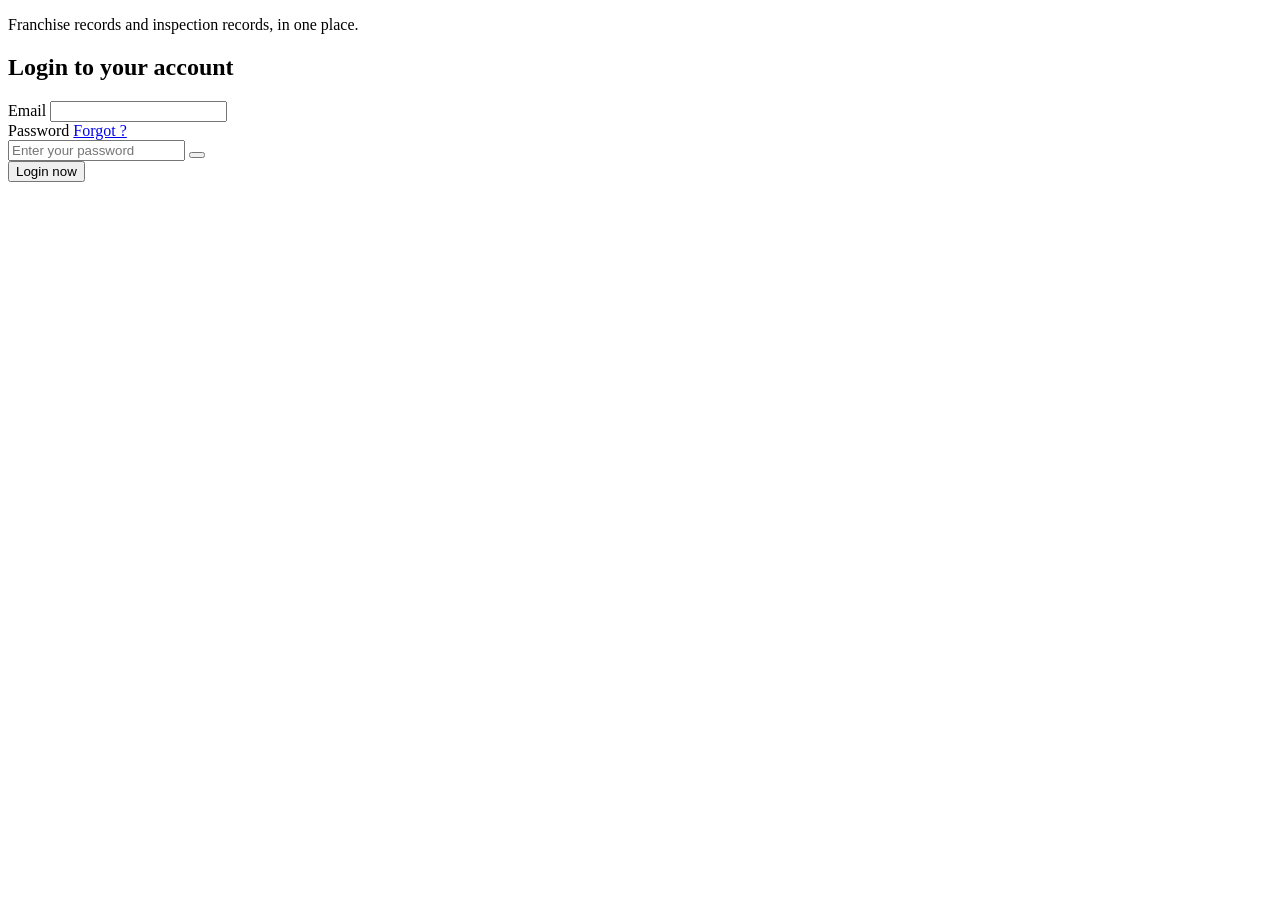
==== index.html @ c7e612f4 "push" ====
<!DOCTYPE html>
<html lang="en" data-page="login">
<head>
  <meta charset="UTF-8">
  <meta name="viewport" content="width=device-width, initial-scale=1">
  <title>Log in · Inspection Record System</title>
  <link rel="preconnect" href="https://fonts.googleapis.com">
  <link rel="preconnect" href="https://fonts.gstatic.com" crossorigin>
  <link rel="stylesheet" href="https://fonts.googleapis.com/css2?family=Inter:wght@400;500;600;700&family=Poppins:ital,wght@0,300;0,400;0,500;0,600;0,700;1,300&display=swap">
</head>
<body class="login-page">
  <main class="login">
    <section class="login__hero" aria-hidden="true">
      <p class="login__tagline">Franchise records and inspection records, in one place.</p>
    </section>

    <section class="login__panel" aria-labelledby="login-title">
      <form class="login-form" id="login-form" novalidate>
        <h1 class="login-form__title" id="login-title">Login to your account</h1>

        <div class="login-form__field">
          <label class="login-form__label" for="email">Email</label>
          <input class="login-form__input" id="email" name="email" type="email" autocomplete="username" required>
          <p class="login-form__error" data-error-for="email" hidden></p>
        </div>

        <div class="login-form__field">
          <div class="login-form__label-row">
            <label class="login-form__label" for="password">Password</label>
            <a class="login-form__link" href="#">Forgot ?</a>
          </div>
          <div class="login-form__password">
            <input class="login-form__input" id="password" name="password" type="password"
              autocomplete="current-password" placeholder="Enter your password" required>
            <button type="button" class="login-form__reveal" data-action="toggle-password"
              aria-controls="password" aria-pressed="false" aria-label="Show password">
              <i class="icon icon--md" data-icon="eye" aria-hidden="true"></i>
            </button>
          </div>
          <p class="login-form__error" data-error-for="password" hidden></p>
        </div>

        <button type="submit" class="login-form__submit">Login now</button>
      </form>
    </section>
  </main>
</body>
</html>
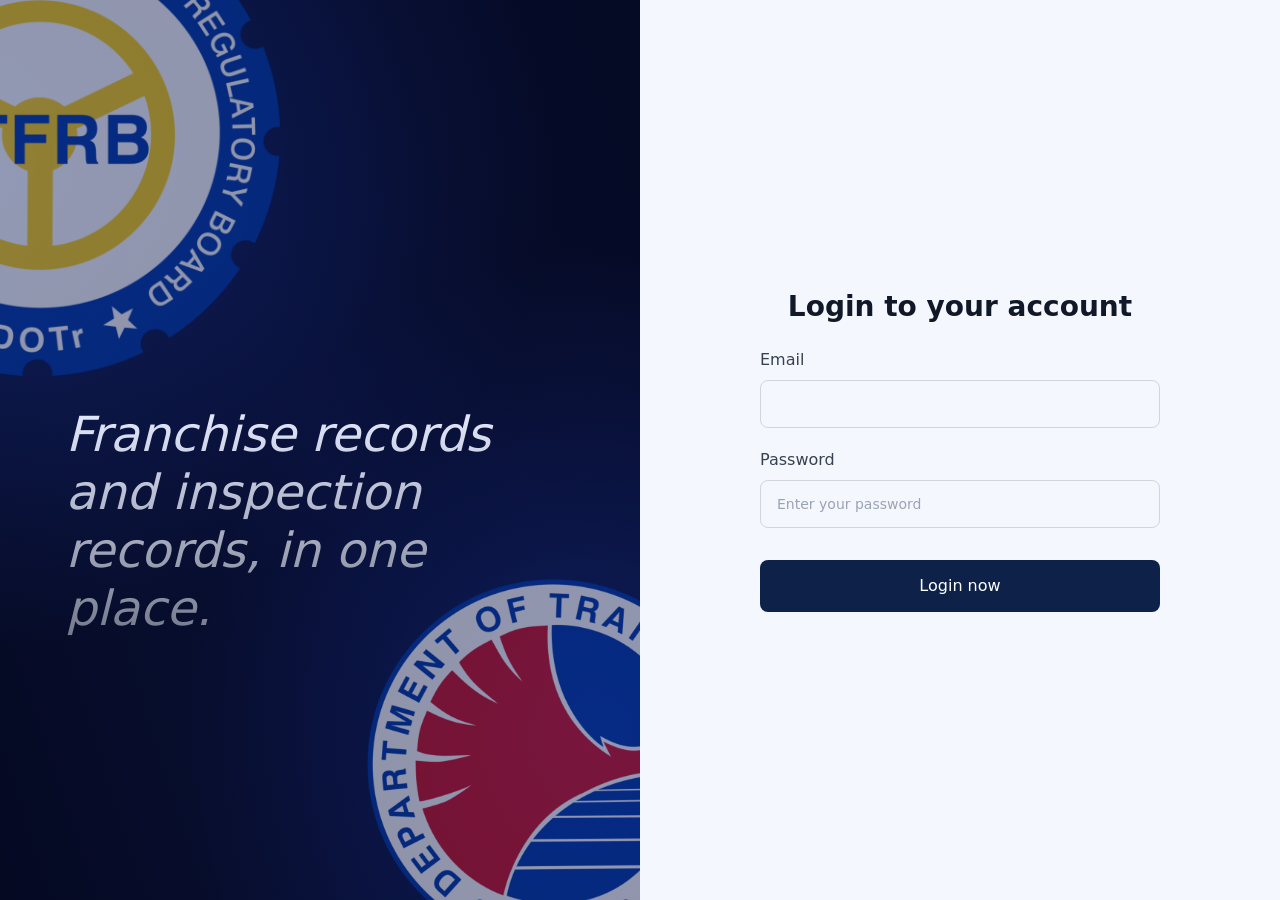
==== commit 273dd8c8: "Changed the login and added styling to the dashboard (IRS)" ====
--- a/index.html
+++ b/index.html
@@ -7,28 +7,33 @@
   <link rel="preconnect" href="https://fonts.googleapis.com">
   <link rel="preconnect" href="https://fonts.gstatic.com" crossorigin>
   <link rel="stylesheet" href="https://fonts.googleapis.com/css2?family=Inter:wght@400;500;600;700&family=Poppins:ital,wght@0,300;0,400;0,500;0,600;0,700;1,300&display=swap">
+  <link rel="stylesheet" href="assets/css/global.css">
+  <link rel="stylesheet" href="assets/css/login.css">
+  <!-- Access Control -->
+  <script src="assets/js/pages/login.js" defer></script>
 </head>
 <body class="login-page">
   <main class="login">
     <section class="login__hero" aria-hidden="true">
+      <div class="login__logo login__logo--ltfrb">
+        <img src="assets/img/LTFRB.logo.png" alt="LTFRB logo">
+      </div>
+      <div class="login__logo login__logo--dotr">
+        <img src="assets/img/DOTR.logo.png" alt="DOTr logo">
+      </div>
+      <span class="login__overlay"></span>
       <p class="login__tagline">Franchise records and inspection records, in one place.</p>
     </section>
-
     <section class="login__panel" aria-labelledby="login-title">
       <form class="login-form" id="login-form" novalidate>
         <h1 class="login-form__title" id="login-title">Login to your account</h1>
-
         <div class="login-form__field">
           <label class="login-form__label" for="email">Email</label>
           <input class="login-form__input" id="email" name="email" type="email" autocomplete="username" required>
           <p class="login-form__error" data-error-for="email" hidden></p>
         </div>
-
         <div class="login-form__field">
-          <div class="login-form__label-row">
-            <label class="login-form__label" for="password">Password</label>
-            <a class="login-form__link" href="#">Forgot ?</a>
-          </div>
+          <label class="login-form__label" for="password">Password</label>
           <div class="login-form__password">
             <input class="login-form__input" id="password" name="password" type="password"
               autocomplete="current-password" placeholder="Enter your password" required>
@@ -39,7 +44,6 @@
           </div>
           <p class="login-form__error" data-error-for="password" hidden></p>
         </div>
-
         <button type="submit" class="login-form__submit">Login now</button>
       </form>
     </section>
--- a/assets/css/global.css
+++ b/assets/css/global.css
@@ -0,0 +1,874 @@
+:root {
+
+  --navy-900: #050a24;
+  --navy-800: #0c1749;
+  --navy-700: #0d2149;
+  --navy-600: #1a2d5a;
+
+  --bg-app: #f4f7fe;
+  --bg-surface: #ffffff;
+  --bg-subtle: #f9fafb;
+  --bg-muted: #f3f4f6;
+  --bg-selected: #f4f7fe;
+
+  --text-strong: #111827;
+  --text: #1f2937;
+  --text-body: #374151;
+  --text-muted: #6b7280;
+  --text-faint: #9aa3b5;
+  --text-label: #5b6478;
+
+  --border: #e5e7eb;
+  --border-strong: #d1d5db;
+  --border-input: #d9dde3;
+  --divider-top: #bfbfbf;
+
+  --blue-600: #2563eb;
+  --blue-500: #3b82f6;
+  --blue-400: #5b8def;
+  --blue-100: #dde8fa;
+  --blue-50: #e8f0fd;
+  --focus-ring: #cfe3fb;
+
+  --green-700: #0f8a5f;
+  --green-600: #129b6a;
+  --green-100: #d4f5e6;
+  --green-50: #ecfbf4;
+  --green-border: #9fe3c3;
+
+  --yellow-700: #8a5a00;
+  --yellow-200: #fde7a3;
+  --yellow-100: #fef3c7;
+  --yellow-50: #fefbea;
+  --amber-500: #f59e0b;
+
+  --red-600: #e03131;
+  --red-500: #ef4444;
+  --orange-border: #e8b48a;
+  --orange-icon: #9a3412;
+
+  --chart-blue: #93bffb;
+  --chart-yellow: #fbe39a;
+
+  color-scheme: light;
+  --heading: var(--navy-700);
+  --primary: var(--navy-700);
+  --primary-hover: var(--navy-600);
+  --on-primary: #ffffff;
+  --arc: var(--navy-700);
+  --outline-strong: var(--navy-700);
+  --border-emphasis: #9ca3af;
+  --sidebar-bg: #ffffff;
+  --sidebar-text: var(--text);
+  --topbar-bg: #ffffff;
+  --bg-pill: #ececec;
+  --badge-gray-bg: #e5e7eb;
+  --notice-title: #7a3b00;
+  --notice-meta: #d6b98a;
+  --yellow-border: #f2c96a;
+  --tooltip-bg: #1e1b2e;
+  --tooltip-fg: #ffffff;
+  --chart-card-bg: linear-gradient(180deg, #f7f7f7 0%, #f9f9f9 100%);
+  --chart-line: var(--navy-700);
+  --chart-series: #3f3f46;
+  --chart-area-top: rgba(214, 214, 222, 0.9);
+  --chart-area-bottom: rgba(247, 247, 247, 0);
+  --overlay: rgba(5, 10, 36, 0.35);
+  --modal-shadow: 0 24px 48px rgba(15, 23, 42, 0.18);
+
+  --font-sans: "Inter", system-ui, -apple-system, "Segoe UI", Roboto, Arial, sans-serif;
+  --font-alt: "Poppins", "Inter", system-ui, -apple-system, "Segoe UI", Arial, sans-serif;
+
+  --fs-2xs: 0.625rem;
+  --fs-xs: 0.6875rem;
+  --fs-sm: 0.75rem;
+  --fs-base-sm: 0.8125rem;
+  --fs-md: 0.875rem;
+  --fs-lg: 1rem;
+  --fs-xl: 1.125rem;
+  --fs-2xl: 1.5rem;
+  --fs-3xl: 2rem;
+
+  --r-sm: 6px;
+  --r-md: 8px;
+  --r-lg: 12px;
+  --r-xl: 16px;
+  --r-2xl: 20px;
+  --r-3xl: 28px;
+  --r-pill: 999px;
+
+  --shadow-card: 0 6px 16px rgba(15, 23, 42, 0.12);
+  --shadow-soft: 0 2px 8px rgba(15, 23, 42, 0.06);
+  --shadow-main: 0 0 0 1px rgba(15, 23, 42, 0.04), 4px 0 18px rgba(15, 23, 42, 0.06);
+
+  --sidebar-w: 256px;
+  --sidebar-w-collapsed: 92px;
+  --history-w: 272px;
+  --topbar-h: 64px;
+  --content-pad-x: 28px;
+  --content-pad-y: 28px;
+
+  --ease: cubic-bezier(0.2, 0, 0, 1);
+  --dur: 200ms;
+}
+
+:root[data-theme="dark"] {
+  color-scheme: dark;
+
+  --bg-app: #0B1437;
+  --bg-surface: #111C44;
+  --bg-subtle: #1B254B;
+  --bg-muted: #1B2557;
+  --bg-selected: #1A2A63;
+
+  --text-strong: #ffffff;
+  --text: #e2e8f0;
+  --text-body: #cbd5e1;
+  --text-muted: #a3aed0;
+  --text-faint: #8f9bba;
+  --text-label: #a3aed0;
+
+  --border: #222d5c;
+  --border-strong: #2e3a70;
+  --border-input: #2e3a70;
+  --divider-top: #2e3a70;
+
+  --blue-600: #8aa6ff;
+  --blue-500: #6f8dff;
+  --blue-400: #6f8dff;
+  --blue-100: #1e2f6b;
+  --blue-50: #17245a;
+  --focus-ring: rgba(111, 141, 255, 0.35);
+
+  --green-700: #4ade9b;
+  --green-600: #10b981;
+  --green-100: #134a44;
+  --green-50: #0f2f3a;
+  --green-border: #1f7a62;
+
+  --yellow-700: #fcd34d;
+  --yellow-200: #5a4a1a;
+  --yellow-100: #3a3322;
+  --yellow-50: #231f2e;
+
+  --red-600: #f87171;
+  --red-500: #f87171;
+  --orange-border: #9a5b34;
+  --orange-icon: #fdba74;
+
+  --heading: #ffffff;
+  --primary: #4c6fff;
+  --primary-hover: #6a86ff;
+  --on-primary: #ffffff;
+  --arc: #4c6fff;
+  --outline-strong: #a3aed0;
+  --border-emphasis: #4a5690;
+  --sidebar-bg: #111C44;
+  --sidebar-text: #e2e8f0;
+  --topbar-bg: #111C44;
+  --bg-pill: #1B254B;
+  --badge-gray-bg: #2e3a70;
+  --notice-title: #fcd34d;
+  --notice-meta: #c9a86a;
+  --yellow-border: #8a6d1f;
+  --tooltip-bg: #e9edf7;
+  --tooltip-fg: #0B1437;
+  --chart-card-bg: #111C44;
+  --chart-line: #3b4a80;
+  --chart-series: #e2e8f0;
+  --chart-area-top: rgba(76, 111, 255, 0.28);
+  --chart-area-bottom: rgba(76, 111, 255, 0);
+  --overlay: rgba(3, 6, 20, 0.6);
+  --modal-shadow: 0 24px 48px rgba(0, 0, 0, 0.5);
+
+  --shadow-card: 0 6px 18px rgba(0, 0, 0, 0.35);
+  --shadow-soft: 0 2px 8px rgba(0, 0, 0, 0.25);
+  --shadow-main: 0 0 0 1px rgba(255, 255, 255, 0.03), 4px 0 18px rgba(0, 0, 0, 0.3);
+}
+
+.theme-transition,
+.theme-transition *,
+.theme-transition *::before,
+.theme-transition *::after {
+  transition: background-color 250ms ease, color 250ms ease, border-color 250ms ease,
+    fill 250ms ease, stroke 250ms ease, box-shadow 250ms ease !important;
+}
+
+*,
+*::before,
+*::after { box-sizing: border-box; }
+
+html { -webkit-text-size-adjust: 100%; }
+
+body {
+  margin: 0;
+  font-family: var(--font-sans);
+  font-size: var(--fs-md);
+  line-height: 1.5;
+  color: var(--text);
+  background: var(--bg-app);
+  -webkit-font-smoothing: antialiased;
+}
+
+h1, h2, h3, h4, p, ul, ol, dl, dd, figure { margin: 0; }
+ul, ol { padding: 0; list-style: none; }
+img, svg { display: block; max-width: 100%; }
+a { color: inherit; text-decoration: none; }
+button, input, select, textarea { font: inherit; color: inherit; }
+button { cursor: pointer; background: none; border: 0; padding: 0; }
+table { border-collapse: collapse; width: 100%; }
+[hidden] { display: none !important; }
+
+:focus-visible {
+  outline: 2px solid var(--blue-500);
+  outline-offset: 2px;
+}
+
+.visually-hidden {
+  position: absolute !important;
+  width: 1px; height: 1px;
+  padding: 0; margin: -1px;
+  overflow: hidden; clip: rect(0 0 0 0);
+  white-space: nowrap; border: 0;
+}
+
+@media (prefers-reduced-motion: reduce) {
+  *, *::before, *::after {
+    transition-duration: 0.01ms !important;
+    animation-duration: 0.01ms !important;
+  }
+}
+
+.icon {
+  display: inline-flex;
+  width: 18px;
+  height: 18px;
+  flex: none;
+}
+.icon svg { width: 100%; height: 100%; }
+
+.icon--sm { width: 14px; height: 14px; }
+.icon--md { width: 20px; height: 20px; }
+.icon--lg { width: 22px; height: 22px; }
+
+.btn {
+  display: inline-flex;
+  align-items: center;
+  justify-content: center;
+  gap: 8px;
+  height: 34px;
+  padding: 0 14px;
+  border-radius: var(--r-sm);
+  border: 1px solid transparent;
+  font-family: var(--font-alt);
+  font-size: var(--fs-sm);
+  font-weight: 600;
+  line-height: 1;
+  white-space: nowrap;
+  transition: background-color var(--dur) var(--ease), border-color var(--dur) var(--ease);
+}
+.btn:disabled { opacity: 0.5; cursor: not-allowed; }
+
+.btn--primary {
+  background: var(--primary);
+  color: var(--on-primary);
+}
+.btn--primary:hover { background: var(--primary-hover); }
+
+.btn--outline {
+  background: var(--bg-surface);
+  border-color: var(--border-strong);
+  color: var(--text-strong);
+}
+.btn--outline:hover { background: var(--bg-muted); }
+
+.btn--lg {
+  height: 36px;
+  padding: 0 18px;
+  font-size: var(--fs-md);
+}
+
+.btn--block-md {
+  min-width: 120px;
+  height: 36px;
+  border-radius: var(--r-md);
+  font-weight: 500;
+  font-size: var(--fs-xs);
+}
+.btn--outline.btn--block-md { border-color: var(--outline-strong); }
+
+.btn--pill {
+  height: 26px;
+  padding: 0 16px;
+  border-radius: var(--r-pill);
+  font-size: var(--fs-xs);
+}
+
+.btn-link {
+  display: inline-flex;
+  align-items: center;
+  gap: 6px;
+  font-family: var(--font-alt);
+  font-size: var(--fs-md);
+  color: var(--text-strong);
+}
+.btn-link:hover { text-decoration: underline; }
+
+.icon-btn {
+  display: inline-grid;
+  place-items: center;
+  width: 32px;
+  height: 32px;
+  border-radius: var(--r-sm);
+  color: var(--text-strong);
+}
+.icon-btn:hover { background: var(--bg-muted); }
+
+.input {
+  width: 100%;
+  height: 44px;
+  padding: 0 18px;
+  background: var(--bg-subtle);
+  border: 1px solid var(--border-input);
+  border-radius: var(--r-md);
+  font-family: var(--font-alt);
+  font-size: var(--fs-sm);
+  color: var(--text);
+  transition: border-color var(--dur) var(--ease), box-shadow var(--dur) var(--ease);
+}
+.input::placeholder { color: var(--text-muted); }
+.input:focus {
+  outline: none;
+  border-color: var(--blue-400);
+  box-shadow: 0 0 0 3px var(--focus-ring);
+}
+
+.input--sm {
+  height: 26px;
+  padding: 0 8px;
+  border-radius: var(--r-sm);
+  font-size: var(--fs-xs);
+}
+
+.field { display: flex; flex-direction: column; gap: 6px; min-width: 0; }
+.field__label {
+  font-family: var(--font-alt);
+  font-size: var(--fs-2xs);
+  font-weight: 600;
+  letter-spacing: 0.02em;
+  text-transform: uppercase;
+  color: var(--text-faint);
+}
+
+.select {
+  appearance: none;
+  -webkit-appearance: none;
+  border: 0;
+  background: transparent url("data:image/svg+xml,%3Csvg xmlns='http://www.w3.org/2000/svg' viewBox='0 0 24 24' fill='none' stroke='%236b7280' stroke-width='2' stroke-linecap='round' stroke-linejoin='round'%3E%3Cpath d='m6 9 6 6 6-6'/%3E%3C/svg%3E") no-repeat right 0 center / 12px;
+  padding-right: 18px;
+  font-family: var(--font-alt);
+  font-size: var(--fs-xs);
+  cursor: pointer;
+}
+
+.search-bar { position: relative; }
+
+.badge {
+  display: inline-flex;
+  align-items: center;
+  justify-content: center;
+  height: 18px;
+  padding: 0 10px;
+  border-radius: var(--r-pill);
+  font-family: var(--font-alt);
+  font-size: 0.5rem;
+  font-weight: 600;
+  text-transform: uppercase;
+  letter-spacing: 0.02em;
+  white-space: nowrap;
+}
+
+.badge--md { height: 22px; font-size: var(--fs-2xs); padding: 0 12px; }
+
+.badge--yellow { background: var(--yellow-200); color: var(--yellow-700); }
+.badge--green { background: var(--green-100); color: var(--green-700); }
+.badge--green-solid { background: var(--green-600); color: #fff; }
+.badge--gray { background: var(--badge-gray-bg); color: var(--text-muted); }
+.badge--blue { background: var(--blue-100); color: var(--blue-600); border-radius: var(--r-sm); }
+
+.card {
+  background: var(--bg-surface);
+  border-radius: var(--r-2xl);
+}
+.card--shadow { box-shadow: var(--shadow-card); }
+
+.card--arc {
+  background: var(--bg-surface);
+  border-top: 8px solid var(--arc);
+  border-radius: var(--r-3xl) var(--r-3xl) var(--r-2xl) var(--r-2xl);
+}
+
+.eyebrow {
+  font-family: var(--font-alt);
+  font-size: var(--fs-2xs);
+  font-weight: 600;
+  text-transform: uppercase;
+  letter-spacing: 0.02em;
+  color: var(--text-label);
+}
+
+.count-label {
+  font-size: var(--fs-xs);
+  color: var(--text);
+}
+
+.dropdown { position: relative; display: inline-block; }
+.dropdown__toggle {
+  display: inline-flex;
+  align-items: center;
+  gap: 6px;
+  font-weight: 600;
+  color: var(--text-strong);
+}
+.dropdown__toggle .icon { width: 14px; height: 14px; color: var(--text-muted); }
+
+.dropdown__menu {
+  position: absolute;
+  top: calc(100% + 6px);
+  right: 0;
+  z-index: 30;
+  min-width: 160px;
+  padding: 6px;
+  background: var(--bg-surface);
+  border: 1px solid var(--border);
+  border-radius: var(--r-md);
+  box-shadow: var(--shadow-card);
+}
+.dropdown__menu:empty { display: none; }
+.dropdown__menu--start { left: 0; right: auto; }
+
+.dropdown__item {
+  display: block;
+  width: 100%;
+  padding: 8px 10px;
+  border-radius: var(--r-sm);
+  text-align: left;
+  font-size: var(--fs-base-sm);
+}
+.dropdown__item:hover,
+.dropdown__item[aria-selected="true"] { background: var(--bg-muted); }
+
+.modal {
+  width: min(460px, calc(100vw - 32px));
+  padding: 0;
+  border: 1px solid var(--border);
+  border-radius: var(--r-xl);
+  background: var(--bg-surface);
+  color: var(--text);
+  box-shadow: var(--modal-shadow);
+}
+.modal::backdrop { background: var(--overlay); }
+.modal__inner { padding: 22px 22px 18px; }
+.modal__title { font-size: var(--fs-lg); font-weight: 600; color: var(--heading); }
+.modal__body { margin-top: 10px; font-size: var(--fs-base-sm); color: var(--text-body); }
+.modal__actions { display: flex; justify-content: flex-end; gap: 10px; margin-top: 22px; }
+
+.toast-region {
+  position: fixed;
+  right: 20px;
+  bottom: 20px;
+  z-index: 60;
+  display: grid;
+  gap: 8px;
+}
+
+.toast {
+  padding: 10px 14px;
+  border-radius: var(--r-md);
+  border: 1px solid var(--border);
+  border-left: 4px solid var(--green-600);
+  background: var(--bg-surface);
+  color: var(--text-strong);
+  font-size: var(--fs-base-sm);
+  box-shadow: var(--shadow-card);
+}
+.toast--error { border-left-color: var(--red-600); }
+
+.app {
+  display: flex;
+  min-height: 100vh;
+  background: var(--sidebar-bg);
+}
+
+.sidebar {
+  position: sticky;
+  top: 0;
+  flex: none;
+  display: flex;
+  flex-direction: column;
+  width: var(--sidebar-w);
+  height: 100vh;
+  padding: 24px 24px 32px;
+  background: var(--sidebar-bg);
+  color: var(--sidebar-text);
+  transition: width var(--dur) var(--ease), padding var(--dur) var(--ease);
+  z-index: 40;
+}
+
+.profile {
+  display: flex;
+  align-items: center;
+  gap: 12px;
+  padding-bottom: 20px;
+  border-bottom: 1px solid var(--border);
+}
+.profile__avatar {
+  flex: none;
+  width: 44px;
+  height: 44px;
+  border-radius: 50%;
+  object-fit: cover;
+  background: #f4a3ad;
+}
+.profile__role {
+  font-size: var(--fs-2xs);
+  letter-spacing: 0.04em;
+  text-transform: uppercase;
+  color: var(--text-muted);
+}
+.profile__name {
+  font-size: var(--fs-md);
+  font-weight: 500;
+  text-transform: uppercase;
+  color: var(--text-strong);
+  white-space: nowrap;
+  overflow: hidden;
+  text-overflow: ellipsis;
+}
+
+.nav {
+  padding: 24px 0 24px;
+  border-bottom: 1px solid var(--border);
+}
+.nav__heading {
+  margin: 0 0 12px 12px;
+  font-size: var(--fs-2xs);
+  font-weight: 500;
+  letter-spacing: 0.04em;
+  text-transform: uppercase;
+  color: var(--text-muted);
+}
+.nav__list { display: flex; flex-direction: column; gap: 6px; }
+
+.nav__link {
+  display: flex;
+  align-items: center;
+  gap: 12px;
+  width: 100%;
+  min-height: 36px;
+  padding: 6px 12px;
+  border-radius: var(--r-md);
+  font-size: var(--fs-md);
+  color: var(--text-muted);
+  text-align: left;
+  transition: background-color var(--dur) var(--ease), color var(--dur) var(--ease);
+}
+.nav__link .icon { width: 20px; height: 20px; color: var(--text-muted); }
+.nav__label { white-space: nowrap; overflow: hidden; text-overflow: ellipsis; }
+.nav__link:hover { background: var(--bg-muted); }
+.nav__link[aria-disabled="true"],
+.nav__sub-link[aria-disabled="true"] { cursor: default; }
+.nav__link[aria-current="page"],
+.nav__link.is-active { color: var(--text-strong); }
+.nav__link[aria-current="page"] .icon,
+.nav__link.is-active .icon { color: var(--text-strong); }
+.nav__link .nav__caret { margin-left: auto; width: 16px; height: 16px; }
+
+.nav__group.is-open > .nav__link { background: var(--bg-muted); color: var(--text-strong); }
+.nav__group.is-open > .nav__link .icon { color: var(--text-strong); }
+.nav__group .nav__caret { transition: transform var(--dur) var(--ease); }
+.nav__group.is-open .nav__caret { transform: rotate(180deg); }
+
+.nav__sub {
+  position: relative;
+  display: none;
+  flex-direction: column;
+  gap: 4px;
+  margin: 8px 0 0 24px;
+  padding-left: 10px;
+}
+.nav__group.is-open .nav__sub { display: flex; }
+.nav__sub::before {
+  content: "";
+  position: absolute;
+  left: 0;
+  top: 0;
+  bottom: 14px;
+  border-left: 1px solid var(--border-strong);
+}
+.nav__sub-link {
+  position: relative;
+  display: block;
+  padding: 7px 10px;
+  border-radius: var(--r-md);
+  font-size: var(--fs-sm);
+  color: var(--text-body);
+}
+.nav__sub-link::before {
+  content: "";
+  position: absolute;
+  left: -10px;
+  top: 50%;
+  width: 8px;
+  border-top: 1px solid var(--border-strong);
+}
+.nav__sub-link:hover { background: var(--bg-muted); }
+.nav__sub-link[aria-current="page"] { background: var(--bg-muted); color: var(--text-strong); }
+
+:root[data-theme="dark"] .nav__link:hover,
+:root[data-theme="dark"] .nav__sub-link:hover,
+:root[data-theme="dark"] .nav__group.is-open > .nav__link,
+:root[data-theme="dark"] .nav__sub-link[aria-current="page"] { background: #0B1437; }
+
+.sidebar__footer { margin-top: auto; }
+.logout {
+  display: flex;
+  align-items: center;
+  gap: 12px;
+  padding: 6px 12px;
+  font-size: var(--fs-md);
+  color: var(--red-600);
+}
+.logout .icon { width: 20px; height: 20px; }
+.logout:hover { text-decoration: underline; }
+
+.app.is-sidebar-collapsed .sidebar {
+  width: var(--sidebar-w-collapsed);
+  padding-left: 20px;
+  padding-right: 20px;
+}
+.app.is-sidebar-collapsed .profile { justify-content: center; }
+.app.is-sidebar-collapsed .profile__text,
+.app.is-sidebar-collapsed .nav__label,
+.app.is-sidebar-collapsed .nav__caret,
+.app.is-sidebar-collapsed .nav__sub { display: none; }
+.app.is-sidebar-collapsed .nav__heading { margin-left: 0; text-align: center; }
+.app.is-sidebar-collapsed .nav__link,
+.app.is-sidebar-collapsed .logout { justify-content: center; padding-left: 0; padding-right: 0; }
+.app.is-sidebar-collapsed .nav__group.is-open > .nav__link { background: transparent; }
+
+.main {
+  flex: 1;
+  min-width: 0;
+  display: flex;
+  flex-direction: column;
+  background: var(--bg-app);
+  border-left: 1px solid var(--border);
+  border-radius: 0 var(--r-3xl) var(--r-3xl) 0;
+  box-shadow: var(--shadow-main);
+  overflow: hidden;
+}
+
+.topbar {
+  position: sticky;
+  top: 0;
+  z-index: 20;
+  display: flex;
+  align-items: center;
+  gap: 16px;
+  height: var(--topbar-h);
+  padding: 0 var(--content-pad-x);
+  background: var(--topbar-bg);
+  border-bottom: 1px solid var(--divider-top);
+}
+
+.breadcrumb {
+  display: flex;
+  align-items: center;
+  gap: 12px;
+  min-width: 0;
+  font-size: var(--fs-base-sm);
+}
+.breadcrumb__item { color: var(--text-faint); white-space: nowrap; }
+.breadcrumb__item[aria-current="page"] { color: var(--text-strong); }
+.breadcrumb__sep { color: var(--border-strong); }
+
+.topbar__actions { display: flex; align-items: center; gap: 4px; margin-left: auto; }
+
+.content {
+  flex: 1;
+  padding: var(--content-pad-y) var(--content-pad-x) 40px;
+}
+
+.page-header {
+  display: flex;
+  align-items: flex-start;
+  justify-content: space-between;
+  gap: 16px;
+  margin-bottom: 14px;
+}
+.page-header__title {
+  font-size: var(--fs-lg);
+  font-weight: 600;
+  color: var(--heading);
+}
+.page-header__desc {
+  margin-top: 4px;
+  font-size: var(--fs-lg);
+  color: var(--text-strong);
+}
+.page-header__actions {
+  display: flex;
+  align-items: center;
+  gap: 10px;
+  flex: none;
+  padding-top: 10px;
+}
+
+.history {
+  flex: none;
+  width: var(--history-w);
+  height: 100vh;
+  position: sticky;
+  top: 0;
+  padding: 24px 20px;
+  background: var(--sidebar-bg);
+  overflow-y: auto;
+}
+.app:not(.is-history-open) .history { display: none; }
+
+.history__title {
+  margin-bottom: 20px;
+  font-size: var(--fs-md);
+  font-weight: 400;
+  color: var(--text-strong);
+}
+.history__list { display: flex; flex-direction: column; gap: 16px; padding-left: 4px; }
+.history__name {
+  font-size: var(--fs-base-sm);
+  text-transform: uppercase;
+  color: var(--text-strong);
+}
+.history__time { font-size: var(--fs-xs); color: var(--text-muted); }
+
+.app.is-history-open .main { border-radius: 0; }
+
+.backdrop {
+  position: fixed;
+  inset: 0;
+  z-index: 35;
+  background: var(--overlay);
+}
+
+.split {
+  display: grid;
+  grid-template-columns: minmax(220px, 260px) minmax(0, 1fr);
+  gap: 14px;
+  align-items: start;
+}
+.split.is-expanded { grid-template-columns: minmax(0, 1fr); }
+.split.is-expanded > .split__list { display: none; }
+
+.list-group + .list-group { margin-top: 14px; }
+.list-group__label { display: block; margin: 0 0 12px 4px; }
+
+.list-card {
+  display: flex;
+  align-items: center;
+  gap: 12px;
+  width: 100%;
+  min-height: 72px;
+  padding: 14px 16px;
+  background: var(--bg-surface);
+  border: 1px solid transparent;
+  border-radius: var(--r-xl);
+  text-align: left;
+  transition: border-color var(--dur) var(--ease), background-color var(--dur) var(--ease);
+}
+.list-card + .list-card,
+.list > li + li { margin-top: 14px; }
+.list-card:hover { border-color: var(--border); }
+.list-card[aria-current="true"] {
+  background: var(--bg-selected);
+  border-color: var(--blue-400);
+}
+
+.list-card__body { flex: 1; min-width: 0; }
+.list-card__title {
+  display: block;
+  font-size: var(--fs-lg);
+  font-weight: 700;
+  color: var(--heading);
+}
+.list-card__meta {
+  display: block;
+  font-size: var(--fs-base-sm);
+  color: var(--text-muted);
+  white-space: nowrap;
+  overflow: hidden;
+  text-overflow: ellipsis;
+}
+.list-card__aside {
+  display: flex;
+  align-items: center;
+  gap: 4px;
+  flex: none;
+  font-size: var(--fs-base-sm);
+  color: var(--text-muted);
+}
+.list-card__aside .icon { width: 16px; height: 16px; }
+
+.table-scroll { overflow-x: auto; -webkit-overflow-scrolling: touch; }
+
+@media (max-width: 1280px) {
+
+  .history {
+    position: fixed;
+    top: 0;
+    right: 0;
+    z-index: 45;
+    box-shadow: -8px 0 24px rgba(15, 23, 42, 0.12);
+  }
+
+  .app.is-history-open .main { border-radius: 0 var(--r-3xl) var(--r-3xl) 0; }
+}
+
+@media (max-width: 960px) {
+
+  :root { --content-pad-x: 18px; --content-pad-y: 20px; }
+
+  .sidebar {
+    position: fixed;
+    left: 0;
+    top: 0;
+    transform: translateX(-100%);
+    transition: transform var(--dur) var(--ease);
+    box-shadow: 8px 0 24px rgba(15, 23, 42, 0.12);
+  }
+  .app.is-sidebar-open .sidebar { transform: none; }
+
+  .app.is-sidebar-collapsed .sidebar { width: var(--sidebar-w); padding: 24px 24px 32px; }
+  .app.is-sidebar-collapsed .profile { justify-content: flex-start; }
+  .app.is-sidebar-collapsed .profile__text,
+  .app.is-sidebar-collapsed .nav__label,
+  .app.is-sidebar-collapsed .nav__caret { display: revert; }
+  .app.is-sidebar-collapsed .nav__group.is-open .nav__sub { display: flex; }
+  .app.is-sidebar-collapsed .nav__heading { margin-left: 12px; text-align: left; }
+  .app.is-sidebar-collapsed .nav__link,
+  .app.is-sidebar-collapsed .logout { justify-content: flex-start; padding-left: 12px; padding-right: 12px; }
+
+  .main { border-left: 0; border-radius: 0 !important; box-shadow: none; }
+
+  .page-header { flex-direction: column; }
+  .page-header__actions { padding-top: 0; }
+
+  .split { grid-template-columns: minmax(0, 1fr); }
+}
+
+@media (max-width: 480px) {
+
+  .page-header__desc { font-size: var(--fs-md); }
+
+  .breadcrumb__item:not([aria-current="page"]),
+  .breadcrumb__sep { display: none; }
+}
--- a/assets/css/login.css
+++ b/assets/css/login.css
@@ -0,0 +1,220 @@
+.login-page { background: var(--bg-app); }
+
+.login {
+  display: grid;
+  grid-template-columns: minmax(0, 1fr) minmax(0, 1fr);
+  min-height: 100vh;
+}
+
+.login__hero {
+  --px: min(100vw / 1440, 100vh / 1042);
+  --hero-bg:
+    radial-gradient(106.5% 55.5% at -19.3% 17.9%, rgba(42, 89, 255, 0.27) 0%, rgba(42, 89, 255, 0) 100%),
+    radial-gradient(64.2% 54.2% at 93.2% 81.6%, rgba(15, 29, 92, 1) 0%, rgba(15, 29, 92, 0) 100%),
+    linear-gradient(72deg, #050922 0%, #070d2c 25%, #070e31 50%, #060b28 75%, #050a25 100%);
+  position: relative;
+  display: flex;
+  align-items: flex-start;
+  padding: 0 calc(76 * var(--px));
+  overflow: hidden;
+  background: var(--hero-bg);
+}
+
+.login__overlay {
+  position: absolute;
+  inset: 0;
+  background: var(--hero-bg);
+  opacity: 0.45;
+}
+
+.login__logo {
+  position: absolute;
+  display: grid;
+  place-items: center;
+  aspect-ratio: 1;
+  border-radius: 50%;
+}
+
+.login__logo img {
+  display: block;
+  width: 100%;
+  height: 100%;
+  object-fit: contain;
+}
+
+.login__logo--ltfrb {
+  top: calc(-123 * var(--px));
+  left: calc(-234 * var(--px));
+  width: calc(558 * var(--px));
+}
+
+.login__logo--ltfrb .login__logo-placeholder {
+  padding: calc(110 * var(--px)) 0 0 calc(230 * var(--px));
+}
+
+.login__logo--dotr {
+  right: calc(-113 * var(--px));
+  bottom: calc(-57 * var(--px));
+  width: calc(429 * var(--px));
+}
+
+.login__logo-placeholder {
+  display: grid;
+  place-items: center;
+  width: 100%;
+  height: 100%;
+  border: 2px dashed rgba(255, 255, 255, 0.7);
+  border-radius: 50%;
+  background: rgba(255, 255, 255, 0.08);
+  font-family: var(--font-alt);
+  font-size: var(--fs-sm);
+  font-weight: 500;
+  letter-spacing: 0.06em;
+  text-transform: uppercase;
+  color: #ffffff;
+}
+
+.login__tagline {
+  position: relative;
+  max-width: 9.65em;
+  margin-top: calc(469 * var(--px));
+  font-family: var(--font-alt);
+  font-size: calc(56 * var(--px));
+  font-style: italic;
+  font-weight: 300;
+  line-height: 1.2;
+  background: linear-gradient(180deg, #e6ebff 0%, #74798c 100%);
+  -webkit-background-clip: text;
+  background-clip: text;
+  color: transparent;
+}
+
+.login__panel {
+  display: grid;
+  place-items: center;
+  padding: 48px 24px;
+  background: var(--bg-app);
+}
+
+.login-form {
+  width: 100%;
+  max-width: 400px;
+  font-family: var(--font-alt);
+}
+
+.login-form__title {
+  margin-bottom: 24px;
+  text-align: center;
+  font-size: 1.75rem;
+  line-height: 1.25;
+  font-weight: 600;
+  color: var(--text-strong);
+}
+
+.login-form__field + .login-form__field {
+  margin-top: 20px;
+}
+
+.login-form__label {
+  display: inline-block;
+  margin-bottom: 8px;
+  font-size: var(--fs-lg);
+  color: var(--text-body);
+}
+
+.login-form__input {
+  width: 100%;
+  height: 48px;
+  padding: 0 16px;
+  background: var(--bg-app);
+  border: 1px solid var(--border-strong);
+  border-radius: var(--r-md);
+  font-family: var(--font-alt);
+  font-size: var(--fs-md);
+  color: var(--text);
+  transition: border-color var(--dur) var(--ease), box-shadow var(--dur) var(--ease);
+}
+
+.login-form__input::placeholder {
+  color: var(--text-faint);
+}
+
+.login-form__input:focus {
+  outline: none;
+  border-color: var(--focus-ring);
+  box-shadow: 0 0 0 2px var(--focus-ring);
+}
+
+.login-form__input[aria-invalid="true"] {
+  border-color: var(--red-500);
+}
+
+.login-form__password {
+  position: relative;
+}
+
+.login-form__password .login-form__input {
+  padding-right: 52px;
+}
+
+.login-form__reveal {
+  position: absolute;
+  top: 50%;
+  right: 12px;
+  display: grid;
+  place-items: center;
+  width: 32px;
+  height: 32px;
+  transform: translateY(-50%);
+  border-radius: var(--r-sm);
+  color: var(--text-muted);
+}
+
+.login-form__reveal:hover {
+  color: var(--text-body);
+}
+
+.login-form__error {
+  margin-top: 6px;
+  font-size: var(--fs-sm);
+  color: var(--red-600);
+}
+
+.login-form__submit {
+  width: 100%;
+  height: 52px;
+  margin-top: 32px;
+  border-radius: var(--r-md);
+  background: var(--primary);
+  color: var(--on-primary);
+  font-family: var(--font-alt);
+  font-size: var(--fs-lg);
+  font-weight: 500;
+  transition: background-color var(--dur) var(--ease);
+}
+
+.login-form__submit:hover {
+  background: var(--primary-hover);
+}
+
+.login-form__submit:disabled {
+  opacity: 0.6;
+  cursor: progress;
+}
+
+@media (max-width: 900px) {
+  .login {
+    grid-template-columns: minmax(0, 1fr);
+    grid-template-rows: auto 1fr;
+  }
+
+  .login__hero {
+    --px: min(100vw / 1440, 0.36px);
+    min-height: 220px;
+    padding: 0 24px 40px;
+  }
+
+  .login__tagline {
+    font-size: clamp(1.75rem, 5vw, 2.25rem);
+  }
+}
